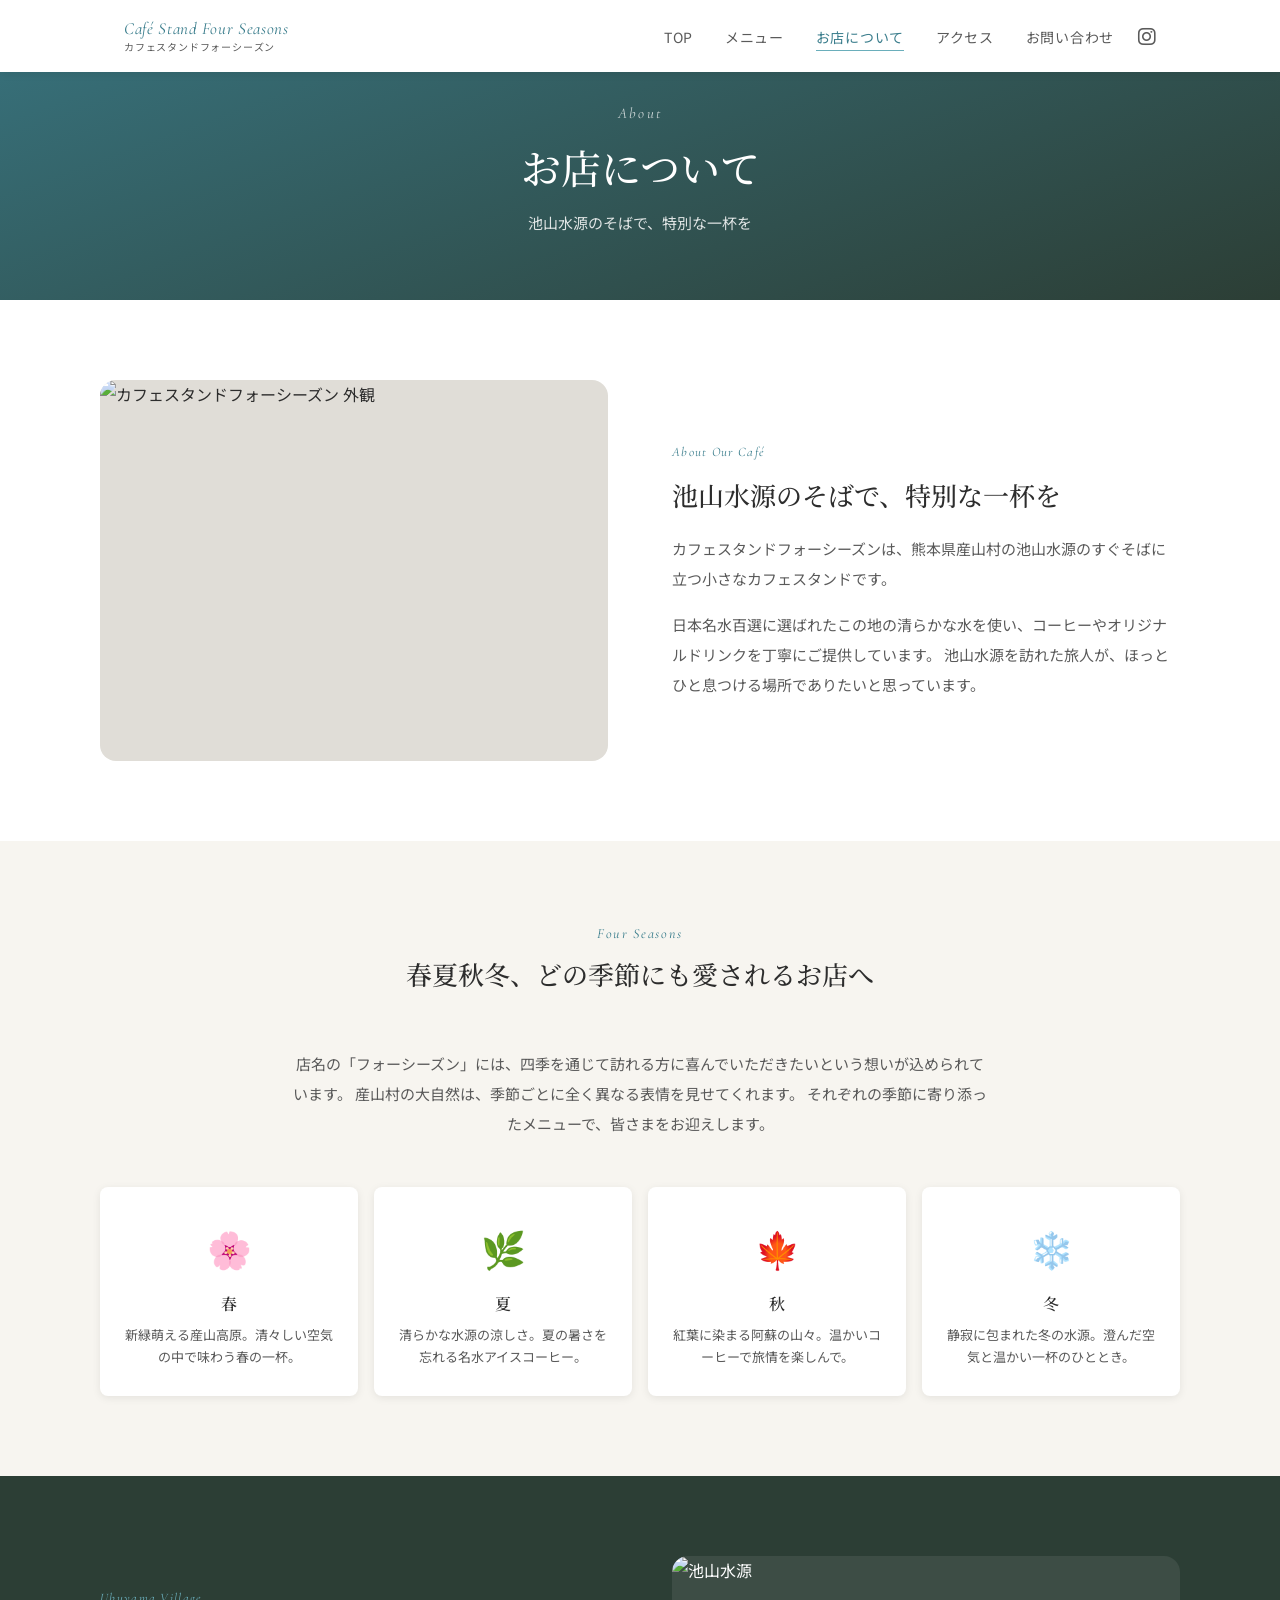
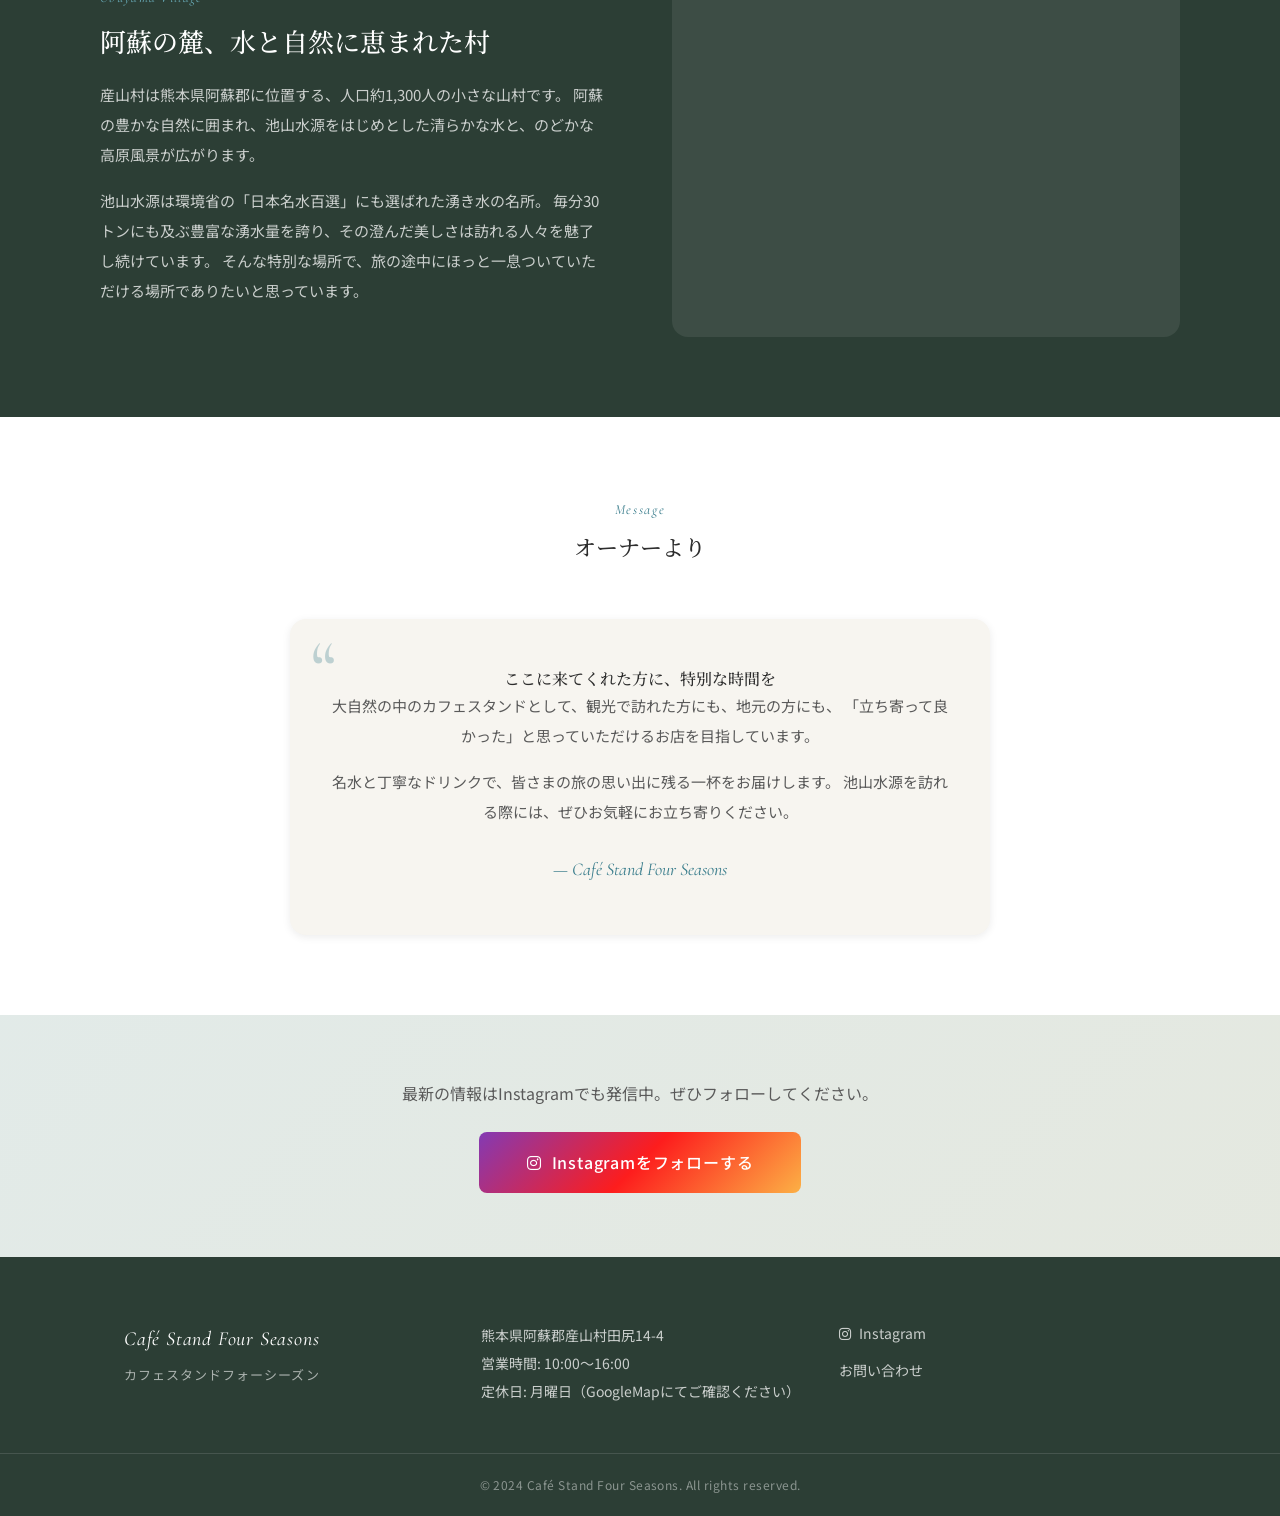
==== about.html @ cccd1072 "initial commit カフェスタンドフォーシーズン Webサイト全5ページ（静的HTML/CSS/JS）の初回コミット。" ====
<!DOCTYPE html>
<html lang="ja">
<head>
  <meta charset="UTF-8">
  <meta name="viewport" content="width=device-width, initial-scale=1.0">
  <meta name="description" content="カフェスタンドフォーシーズンについて。熊本県産山村・池山水源のそばに立つ小さなカフェスタンドの想いやこだわり、産山村という場所についてご紹介します。">
  <meta property="og:title" content="お店について｜カフェスタンドフォーシーズン">
  <meta property="og:description" content="池山水源のそばで、特別な一杯を。四季を通じて愛されるカフェスタンドの想いをご紹介します。">
  <meta property="og:type" content="website">
  <meta property="og:url" content="http://ikeyamaspring.jp/about.html">
  <meta property="og:image" content="http://ikeyamaspring.jp/images/hero/hero-main.jpg">
  <title>お店について｜カフェスタンドフォーシーズン【産山村・池山水源】</title>

  <!-- Google Fonts -->
  <link rel="preconnect" href="https://fonts.googleapis.com">
  <link rel="preconnect" href="https://fonts.gstatic.com" crossorigin>
  <link href="https://fonts.googleapis.com/css2?family=Cormorant+Garamond:ital,wght@0,400;0,500;1,400;1,500&family=Noto+Sans+JP:wght@400;500;700&family=Noto+Serif+JP:wght@400;500;700&display=swap" rel="stylesheet">

  <!-- Font Awesome -->
  <link rel="stylesheet" href="https://cdnjs.cloudflare.com/ajax/libs/font-awesome/6.5.0/css/all.min.css">

  <!-- CSS -->
  <link rel="stylesheet" href="css/reset.css">
  <link rel="stylesheet" href="css/style.css">
  <link rel="stylesheet" href="css/pages/about.css">
</head>
<body class="page-about">

  <!-- ヘッダー -->
  <header class="site-header" id="siteHeader">
    <div class="header-inner">
      <a href="index.html" class="site-logo">
        <span class="logo-en">Café Stand Four Seasons</span>
        <span class="logo-ja">カフェスタンドフォーシーズン</span>
      </a>
      <nav class="global-nav" id="globalNav">
        <ul>
          <li><a href="index.html">TOP</a></li>
          <li><a href="menu.html">メニュー</a></li>
          <li><a href="about.html">お店について</a></li>
          <li><a href="access.html">アクセス</a></li>
          <li><a href="contact.html">お問い合わせ</a></li>
        </ul>
      </nav>
      <a href="https://www.instagram.com/cafestandfourseason/" target="_blank" rel="noopener" class="header-instagram" aria-label="Instagram">
        <i class="fab fa-instagram"></i>
      </a>
      <button class="hamburger" id="hamburger" aria-label="メニューを開く" aria-expanded="false">
        <span></span><span></span><span></span>
      </button>
    </div>
  </header>

  <main>

    <!-- ページヘッダー -->
    <div class="page-header">
      <div class="page-header-inner">
        <span class="en-label">About</span>
        <h1>お店について</h1>
        <p>池山水源のそばで、特別な一杯を</p>
      </div>
    </div>

    <!-- ============================================================
      セクション1: お店の紹介
      ============================================================ -->
    <section class="about-intro">
      <div class="about-intro-inner">
        <div class="about-intro-image fade-in">
          <img src="images/gallery/exterior.jpg" alt="カフェスタンドフォーシーズン 外観" loading="lazy">
        </div>
        <div class="about-intro-text fade-in">
          <span class="en-label">About Our Café</span>
          <h2>池山水源のそばで、特別な一杯を</h2>
          <p>
            カフェスタンドフォーシーズンは、熊本県産山村の池山水源のすぐそばに立つ小さなカフェスタンドです。
          </p>
          <p style="margin-top:16px;">
            日本名水百選に選ばれたこの地の清らかな水を使い、コーヒーやオリジナルドリンクを丁寧にご提供しています。
            池山水源を訪れた旅人が、ほっとひと息つける場所でありたいと思っています。
          </p>
        </div>
      </div>
    </section>

    <!-- ============================================================
      セクション2: 4つの季節とともに
      ============================================================ -->
    <section class="about-seasons">
      <div class="about-seasons-inner">
        <div class="section-heading fade-in">
          <span class="en-label">Four Seasons</span>
          <h2>春夏秋冬、どの季節にも愛されるお店へ</h2>
        </div>
        <p class="fade-in">
          店名の「フォーシーズン」には、四季を通じて訪れる方に喜んでいただきたいという想いが込められています。
          産山村の大自然は、季節ごとに全く異なる表情を見せてくれます。
          それぞれの季節に寄り添ったメニューで、皆さまをお迎えします。
        </p>
        <div class="seasons-grid">
          <div class="season-card fade-in" data-delay="0">
            <span class="season-icon">🌸</span>
            <h3>春</h3>
            <p>新緑萌える産山高原。清々しい空気の中で味わう春の一杯。</p>
          </div>
          <div class="season-card fade-in" data-delay="100">
            <span class="season-icon">🌿</span>
            <h3>夏</h3>
            <p>清らかな水源の涼しさ。夏の暑さを忘れる名水アイスコーヒー。</p>
          </div>
          <div class="season-card fade-in" data-delay="200">
            <span class="season-icon">🍁</span>
            <h3>秋</h3>
            <p>紅葉に染まる阿蘇の山々。温かいコーヒーで旅情を楽しんで。</p>
          </div>
          <div class="season-card fade-in" data-delay="300">
            <span class="season-icon">❄️</span>
            <h3>冬</h3>
            <p>静寂に包まれた冬の水源。澄んだ空気と温かい一杯のひととき。</p>
          </div>
        </div>
      </div>
    </section>

    <!-- ============================================================
      セクション3: 産山村という場所について
      ============================================================ -->
    <section class="about-village">
      <div class="about-village-inner">
        <div class="about-village-text fade-in">
          <span class="en-label">Ubuyama Village</span>
          <h2>阿蘇の麓、水と自然に恵まれた村</h2>
          <p>
            産山村は熊本県阿蘇郡に位置する、人口約1,300人の小さな山村です。
            阿蘇の豊かな自然に囲まれ、池山水源をはじめとした清らかな水と、のどかな高原風景が広がります。
          </p>
          <p style="margin-top:16px;">
            池山水源は環境省の「日本名水百選」にも選ばれた湧き水の名所。
            毎分30トンにも及ぶ豊富な湧水量を誇り、その澄んだ美しさは訪れる人々を魅了し続けています。
            そんな特別な場所で、旅の途中にほっと一息ついていただける場所でありたいと思っています。
          </p>
        </div>
        <div class="about-village-image fade-in">
          <img src="images/gallery/water-source.jpg" alt="池山水源" loading="lazy">
        </div>
      </div>
    </section>

    <!-- ============================================================
      セクション4: 店主メッセージ
      ============================================================ -->
    <section class="about-message">
      <div class="about-message-inner">
        <div class="section-heading fade-in">
          <span class="en-label">Message</span>
          <h2>オーナーより</h2>
        </div>
        <blockquote class="fade-in">
          <h3>ここに来てくれた方に、特別な時間を</h3>
          <p>
            大自然の中のカフェスタンドとして、観光で訪れた方にも、地元の方にも、
            「立ち寄って良かった」と思っていただけるお店を目指しています。
          </p>
          <p style="margin-top:16px;">
            名水と丁寧なドリンクで、皆さまの旅の思い出に残る一杯をお届けします。
            池山水源を訪れる際には、ぜひお気軽にお立ち寄りください。
          </p>
          <p style="margin-top:24px;font-family:'Cormorant Garamond',serif;font-style:italic;font-size:18px;color:var(--color-primary);">
            — Café Stand Four Seasons
          </p>
        </blockquote>
      </div>
    </section>

    <!-- Instagram誘導 -->
    <section style="padding:64px var(--container-padding);text-align:center;background:linear-gradient(135deg,rgba(106,174,187,0.15),rgba(94,140,106,0.12));">
      <div class="container">
        <p style="font-size:16px;color:var(--color-text-mid);margin-bottom:24px;">
          最新の情報はInstagramでも発信中。ぜひフォローしてください。
        </p>
        <a href="https://www.instagram.com/cafestandfourseason/" target="_blank" rel="noopener" class="btn btn-instagram">
          <i class="fab fa-instagram"></i> Instagramをフォローする
        </a>
      </div>
    </section>

  </main>

  <!-- フッター -->
  <footer class="site-footer">
    <div class="footer-inner">
      <div class="footer-logo">
        <p class="footer-name-en">Café Stand Four Seasons</p>
        <p class="footer-name-ja">カフェスタンドフォーシーズン</p>
      </div>
      <div class="footer-info">
        <p>熊本県阿蘇郡産山村田尻14-4</p>
        <p>営業時間: 10:00〜16:00</p>
        <p>定休日: 月曜日（GoogleMapにてご確認ください）</p>
      </div>
      <div class="footer-links">
        <a href="https://www.instagram.com/cafestandfourseason/" target="_blank" rel="noopener">
          <i class="fab fa-instagram"></i> Instagram
        </a>
        <a href="contact.html">お問い合わせ</a>
      </div>
    </div>
    <div class="footer-copyright">
      <p>© 2024 Café Stand Four Seasons. All rights reserved.</p>
    </div>
  </footer>

  <script src="js/main.js"></script>
</body>
</html>
---- css/style.css ----
/*
 * style.css — 全ページ共通スタイル
 * カフェスタンドフォーシーズン
 */

/* ============================================================
   CSS カスタムプロパティ（デザイントークン）
   ============================================================ */
:root {
  /* メインカラー */
  --color-primary:       #3A7D8C;   /* 名水ブルー（やや深め） */
  --color-primary-light: #6AAEBB;   /* 水面の明るさ */
  --color-secondary:     #5E8C6A;   /* 深い森グリーン */
  --color-accent:        #B8895A;   /* 木・土のブラウン */

  /* 背景・ベース */
  --color-bg:            #F7F5F0;   /* 温かみのあるオフホワイト */
  --color-bg-light:      #FFFFFF;
  --color-bg-dark:       #2C3E35;   /* 深い森色（フッター等） */

  /* テキスト */
  --color-text:          #2D2D2D;
  --color-text-mid:      #5A5A5A;
  --color-text-light:    #9A9A9A;
  --color-white:         #FFFFFF;

  /* ラベル */
  --color-label-popular:   #C0392B;  /* 人気ラベル */
  --color-label-recommend: #2980B9;  /* おすすめラベル */
  --color-label-season:    #27AE60;  /* 季節限定ラベル */
  --color-label-new:       #8E44AD;  /* NEWラベル */
  --color-label-coming:    #7F8C8D;  /* 準備中ラベル */

  /* ボーダー半径 */
  --border-radius-sm:    4px;
  --border-radius-md:    8px;
  --border-radius-lg:    16px;

  /* シャドウ */
  --shadow-sm:           0 2px 8px rgba(0,0,0,0.08);
  --shadow-md:           0 4px 20px rgba(0,0,0,0.12);
  --shadow-lg:           0 8px 40px rgba(0,0,0,0.16);

  /* スペーシング */
  --section-padding:     80px;
  --section-padding-sp:  56px;
  --container-max:       1080px;
  --container-padding:   24px;

  /* トランジション */
  --transition-base:     0.3s ease;
}

/* ============================================================
   ベーススタイル
   ============================================================ */
html {
  scroll-behavior: smooth;
}

body {
  font-family: 'Noto Sans JP', sans-serif;
  font-size: 16px;
  line-height: 1.8;
  color: var(--color-text);
  background-color: var(--color-bg);
}

h1, h2, h3, h4, h5, h6 {
  font-family: 'Noto Serif JP', serif;
  font-weight: 500;
  line-height: 1.5;
}

/* 英字装飾フォント */
.en-accent {
  font-family: 'Cormorant Garamond', serif;
  font-style: italic;
}

/* コンテナ */
.container {
  max-width: var(--container-max);
  margin: 0 auto;
  padding: 0 var(--container-padding);
}

/* ============================================================
   共通セクション見出し
   ============================================================ */
.section-heading {
  text-align: center;
  margin-bottom: 56px;
}

.section-heading .en-label {
  display: block;
  font-family: 'Cormorant Garamond', serif;
  font-style: italic;
  font-size: 14px;
  letter-spacing: 0.12em;
  color: var(--color-primary);
  margin-bottom: 8px;
}

.section-heading h2 {
  font-size: clamp(22px, 3vw, 30px);
  color: var(--color-text);
}

.section-heading p {
  margin-top: 12px;
  color: var(--color-text-mid);
  font-size: 15px;
}

/* ============================================================
   共通ボタン
   ============================================================ */
.btn {
  display: inline-block;
  padding: 14px 36px;
  border-radius: var(--border-radius-md);
  font-size: 15px;
  font-weight: 500;
  letter-spacing: 0.05em;
  transition: all var(--transition-base);
  cursor: pointer;
  text-align: center;
}

.btn-primary {
  background-color: var(--color-primary);
  color: var(--color-white);
}

.btn-primary:hover {
  background-color: #2f6874;
  transform: translateY(-2px);
  box-shadow: var(--shadow-md);
}

.btn-outline {
  border: 2px solid var(--color-primary);
  color: var(--color-primary);
  background-color: transparent;
}

.btn-outline:hover {
  background-color: var(--color-primary);
  color: var(--color-white);
  transform: translateY(-2px);
}

.btn-white {
  background-color: var(--color-white);
  color: var(--color-primary);
}

.btn-white:hover {
  background-color: var(--color-bg);
  transform: translateY(-2px);
  box-shadow: var(--shadow-md);
}

.btn-instagram {
  background: linear-gradient(135deg, #833ab4, #fd1d1d, #fcb045);
  color: var(--color-white);
  display: inline-flex;
  align-items: center;
  gap: 10px;
  font-size: 16px;
  padding: 16px 48px;
}

.btn-instagram:hover {
  opacity: 0.9;
  transform: translateY(-2px);
  box-shadow: var(--shadow-md);
}

/* ============================================================
   スクロールアニメーション
   ============================================================ */
.fade-in {
  opacity: 0;
  transform: translateY(24px);
  transition: opacity 0.7s ease, transform 0.7s ease;
}

.fade-in.is-visible {
  opacity: 1;
  transform: translateY(0);
}

/* ============================================================
   ページヘッダー（下層ページ共通）
   ============================================================ */
.page-header {
  position: relative;
  padding: 100px var(--container-padding) 64px;
  text-align: center;
  background-color: var(--color-bg-dark);
  color: var(--color-white);
  overflow: hidden;
}

.page-header::before {
  content: '';
  position: absolute;
  inset: 0;
  background: linear-gradient(160deg, var(--color-primary) 0%, var(--color-bg-dark) 100%);
  opacity: 0.85;
}

.page-header-inner {
  position: relative;
  z-index: 1;
}

.page-header .en-label {
  font-family: 'Cormorant Garamond', serif;
  font-style: italic;
  font-size: 15px;
  letter-spacing: 0.15em;
  opacity: 0.75;
  display: block;
  margin-bottom: 10px;
}

.page-header h1 {
  font-size: clamp(26px, 4vw, 40px);
  font-family: 'Noto Serif JP', serif;
}

.page-header p {
  margin-top: 12px;
  font-size: 15px;
  opacity: 0.85;
}

/* ============================================================
   ヘッダー
   ============================================================ */
.site-header {
  position: fixed;
  top: 0;
  left: 0;
  right: 0;
  z-index: 1000;
  transition: background-color var(--transition-base), box-shadow var(--transition-base);
  padding: 0;
}

/* 透明ヘッダー（TOPページのhero上） */
.site-header.is-top {
  background-color: transparent;
}

/* スクロール後 or 下層ページ */
.site-header.is-scrolled,
.site-header.is-solid {
  background-color: var(--color-bg-light);
  box-shadow: var(--shadow-sm);
}

.header-inner {
  max-width: var(--container-max);
  margin: 0 auto;
  padding: 0 var(--container-padding);
  display: flex;
  align-items: center;
  height: 72px;
  gap: 24px;
}

/* ロゴ */
.site-logo {
  flex-shrink: 0;
  display: flex;
  flex-direction: column;
  gap: 2px;
}

.logo-en {
  font-family: 'Cormorant Garamond', serif;
  font-style: italic;
  font-size: 17px;
  letter-spacing: 0.04em;
  color: var(--color-white);
  line-height: 1.2;
  transition: color var(--transition-base);
}

.logo-ja {
  font-size: 10px;
  letter-spacing: 0.08em;
  color: rgba(255,255,255,0.75);
  line-height: 1.2;
  transition: color var(--transition-base);
}

/* スクロール後のロゴ色 */
.site-header.is-scrolled .logo-en,
.site-header.is-solid .logo-en {
  color: var(--color-primary);
}

.site-header.is-scrolled .logo-ja,
.site-header.is-solid .logo-ja {
  color: var(--color-text-mid);
}

/* グローバルナビ */
.global-nav {
  flex: 1;
  display: flex;
  justify-content: flex-end;
}

.global-nav ul {
  display: flex;
  gap: 32px;
  align-items: center;
}

.global-nav a {
  font-size: 14px;
  letter-spacing: 0.05em;
  color: rgba(255,255,255,0.9);
  transition: color var(--transition-base);
  position: relative;
  padding-bottom: 4px;
}

.global-nav a::after {
  content: '';
  position: absolute;
  bottom: 0;
  left: 0;
  right: 100%;
  height: 1px;
  background-color: var(--color-primary-light);
  transition: right var(--transition-base);
}

.global-nav a:hover::after,
.global-nav a.is-current::after {
  right: 0;
}

.global-nav a.is-current {
  color: var(--color-primary-light);
}

/* スクロール後のナビ色 */
.site-header.is-scrolled .global-nav a,
.site-header.is-solid .global-nav a {
  color: var(--color-text-mid);
}

.site-header.is-scrolled .global-nav a.is-current,
.site-header.is-solid .global-nav a.is-current {
  color: var(--color-primary);
}

/* Instagramアイコン（ヘッダー） */
.header-instagram {
  font-size: 20px;
  color: rgba(255,255,255,0.85);
  transition: color var(--transition-base), transform var(--transition-base);
  flex-shrink: 0;
}

.header-instagram:hover {
  color: var(--color-white);
  transform: scale(1.15);
}

.site-header.is-scrolled .header-instagram,
.site-header.is-solid .header-instagram {
  color: var(--color-text-mid);
}

.site-header.is-scrolled .header-instagram:hover,
.site-header.is-solid .header-instagram:hover {
  color: var(--color-primary);
}

/* ハンバーガーボタン（スマホのみ表示） */
.hamburger {
  display: none;
  flex-direction: column;
  justify-content: center;
  gap: 5px;
  width: 44px;
  height: 44px;
  flex-shrink: 0;
  background: none;
  border: none;
  cursor: pointer;
  padding: 8px;
}

.hamburger span {
  display: block;
  height: 2px;
  background-color: var(--color-white);
  border-radius: 2px;
  transition: transform var(--transition-base), opacity var(--transition-base);
}

.site-header.is-scrolled .hamburger span,
.site-header.is-solid .hamburger span {
  background-color: var(--color-text);
}

/* ハンバーガーアクティブ状態 */
.hamburger.is-active span:nth-child(1) {
  transform: translateY(7px) rotate(45deg);
}

.hamburger.is-active span:nth-child(2) {
  opacity: 0;
}

.hamburger.is-active span:nth-child(3) {
  transform: translateY(-7px) rotate(-45deg);
}

/* ============================================================
   フッター
   ============================================================ */
.site-footer {
  background-color: var(--color-bg-dark);
  color: var(--color-white);
  padding: 64px 0 0;
}

.footer-inner {
  max-width: var(--container-max);
  margin: 0 auto;
  padding: 0 var(--container-padding);
  display: grid;
  grid-template-columns: 1fr 1fr 1fr;
  gap: 40px;
  padding-bottom: 48px;
}

.footer-logo .footer-name-en {
  font-family: 'Cormorant Garamond', serif;
  font-style: italic;
  font-size: 20px;
  letter-spacing: 0.04em;
  margin-bottom: 6px;
}

.footer-logo .footer-name-ja {
  font-size: 13px;
  color: rgba(255,255,255,0.6);
  letter-spacing: 0.08em;
}

.footer-info p {
  font-size: 14px;
  color: rgba(255,255,255,0.75);
  line-height: 2;
}

.footer-links {
  display: flex;
  flex-direction: column;
  gap: 12px;
}

.footer-links a {
  display: inline-flex;
  align-items: center;
  gap: 8px;
  font-size: 14px;
  color: rgba(255,255,255,0.75);
  transition: color var(--transition-base);
}

.footer-links a:hover {
  color: var(--color-primary-light);
}

.footer-copyright {
  border-top: 1px solid rgba(255,255,255,0.12);
  padding: 20px var(--container-padding);
  text-align: center;
}

.footer-copyright p {
  font-size: 12px;
  color: rgba(255,255,255,0.45);
  letter-spacing: 0.04em;
}

/* ============================================================
   レスポンシブ：タブレット以下
   ============================================================ */
@media (max-width: 768px) {
  :root {
    --section-padding: var(--section-padding-sp);
  }

  /* ヘッダー */
  .global-nav {
    position: fixed;
    top: 0;
    left: 0;
    right: 0;
    bottom: 0;
    background-color: var(--color-bg-dark);
    display: flex;
    align-items: center;
    justify-content: center;
    opacity: 0;
    visibility: hidden;
    transition: opacity var(--transition-base), visibility var(--transition-base);
  }

  .global-nav.is-open {
    opacity: 1;
    visibility: visible;
  }

  .global-nav ul {
    flex-direction: column;
    gap: 32px;
    text-align: center;
  }

  .global-nav a {
    font-size: 18px;
    color: var(--color-white);
  }

  .hamburger {
    display: flex;
    z-index: 10;
  }

  /* ハンバーガーはis-openの上に表示 */
  .site-header {
    background-color: var(--color-bg-dark);
  }

  /* フッター */
  .footer-inner {
    grid-template-columns: 1fr;
    gap: 32px;
  }
}

/* ============================================================
   ユーティリティ
   ============================================================ */

/* テキスト */
.text-center { text-align: center; }
.text-left   { text-align: left; }
.text-right  { text-align: right; }

/* 表示制御 */
.sr-only {
  position: absolute;
  width: 1px;
  height: 1px;
  padding: 0;
  margin: -1px;
  overflow: hidden;
  clip: rect(0,0,0,0);
  white-space: nowrap;
  border-width: 0;
}
---- css/pages/about.css ----
/*
 * about.css — お店についてページ専用スタイル
 * カフェスタンドフォーシーズン
 */

/* ============================================================
   お店紹介セクション
   ============================================================ */
.about-intro {
  padding: var(--section-padding) var(--container-padding);
  background-color: var(--color-bg-light);
}

.about-intro-inner {
  max-width: var(--container-max);
  margin: 0 auto;
  display: grid;
  grid-template-columns: 1fr 1fr;
  gap: 64px;
  align-items: center;
}

.about-intro-image {
  aspect-ratio: 4 / 3;
  border-radius: var(--border-radius-lg);
  overflow: hidden;
  background-color: #e0ddd7;
}

.about-intro-image img {
  width: 100%;
  height: 100%;
  object-fit: cover;
}

.about-intro-text .en-label {
  font-family: 'Cormorant Garamond', serif;
  font-style: italic;
  font-size: 13px;
  color: var(--color-primary);
  letter-spacing: 0.1em;
  display: block;
  margin-bottom: 10px;
}

.about-intro-text h2 {
  font-size: clamp(20px, 2.5vw, 26px);
  margin-bottom: 20px;
  color: var(--color-text);
}

.about-intro-text p {
  font-size: 15px;
  color: var(--color-text-mid);
  line-height: 2;
}

/* ============================================================
   四季セクション
   ============================================================ */
.about-seasons {
  padding: var(--section-padding) var(--container-padding);
  background-color: var(--color-bg);
  text-align: center;
}

.about-seasons-inner {
  max-width: var(--container-max);
  margin: 0 auto;
}

.about-seasons h2 {
  font-size: clamp(20px, 2.5vw, 26px);
  margin-bottom: 20px;
  color: var(--color-text);
}

.about-seasons p {
  font-size: 15px;
  color: var(--color-text-mid);
  line-height: 2;
  max-width: 700px;
  margin: 0 auto 48px;
}

/* 四季カード */
.seasons-grid {
  display: grid;
  grid-template-columns: repeat(4, 1fr);
  gap: 16px;
}

.season-card {
  padding: 28px 20px;
  border-radius: var(--border-radius-md);
  background-color: var(--color-bg-light);
  box-shadow: var(--shadow-sm);
  text-align: center;
}

.season-icon {
  font-size: 36px;
  margin-bottom: 12px;
  display: block;
}

.season-card h3 {
  font-size: 16px;
  color: var(--color-text);
  margin-bottom: 8px;
}

.season-card p {
  font-size: 13px;
  color: var(--color-text-mid);
  line-height: 1.7;
  margin: 0;
}

/* ============================================================
   産山村紹介セクション
   ============================================================ */
.about-village {
  padding: var(--section-padding) var(--container-padding);
  background-color: var(--color-bg-dark);
  color: var(--color-white);
}

.about-village-inner {
  max-width: var(--container-max);
  margin: 0 auto;
  display: grid;
  grid-template-columns: 1fr 1fr;
  gap: 64px;
  align-items: center;
}

.about-village-text .en-label {
  font-family: 'Cormorant Garamond', serif;
  font-style: italic;
  font-size: 13px;
  color: var(--color-primary-light);
  letter-spacing: 0.1em;
  display: block;
  margin-bottom: 10px;
}

.about-village-text h2 {
  font-size: clamp(20px, 2.5vw, 26px);
  margin-bottom: 20px;
  color: var(--color-white);
}

.about-village-text p {
  font-size: 15px;
  color: rgba(255,255,255,0.75);
  line-height: 2;
}

.about-village-image {
  aspect-ratio: 4 / 3;
  border-radius: var(--border-radius-lg);
  overflow: hidden;
  background-color: rgba(255,255,255,0.08);
}

.about-village-image img {
  width: 100%;
  height: 100%;
  object-fit: cover;
}

/* ============================================================
   店主メッセージセクション
   ============================================================ */
.about-message {
  padding: var(--section-padding) var(--container-padding);
  background-color: var(--color-bg-light);
  text-align: center;
}

.about-message-inner {
  max-width: 700px;
  margin: 0 auto;
}

.about-message blockquote {
  position: relative;
  padding: 48px 40px;
  background-color: var(--color-bg);
  border-radius: var(--border-radius-lg);
  box-shadow: var(--shadow-sm);
}

.about-message blockquote::before {
  content: '\201C';
  font-family: 'Cormorant Garamond', serif;
  font-size: 80px;
  color: var(--color-primary);
  opacity: 0.3;
  position: absolute;
  top: 10px;
  left: 20px;
  line-height: 1;
}

.about-message h2 {
  font-size: clamp(18px, 2.5vw, 22px);
  margin-bottom: 20px;
  color: var(--color-text);
}

.about-message p {
  font-size: 15px;
  color: var(--color-text-mid);
  line-height: 2;
}

/* ============================================================
   レスポンシブ
   ============================================================ */
@media (max-width: 768px) {
  .about-intro-inner,
  .about-village-inner {
    grid-template-columns: 1fr;
    gap: 32px;
  }

  .seasons-grid {
    grid-template-columns: repeat(2, 1fr);
  }

  .about-message blockquote {
    padding: 40px 24px 32px;
  }
}

@media (max-width: 480px) {
  .seasons-grid {
    grid-template-columns: repeat(2, 1fr);
  }
}
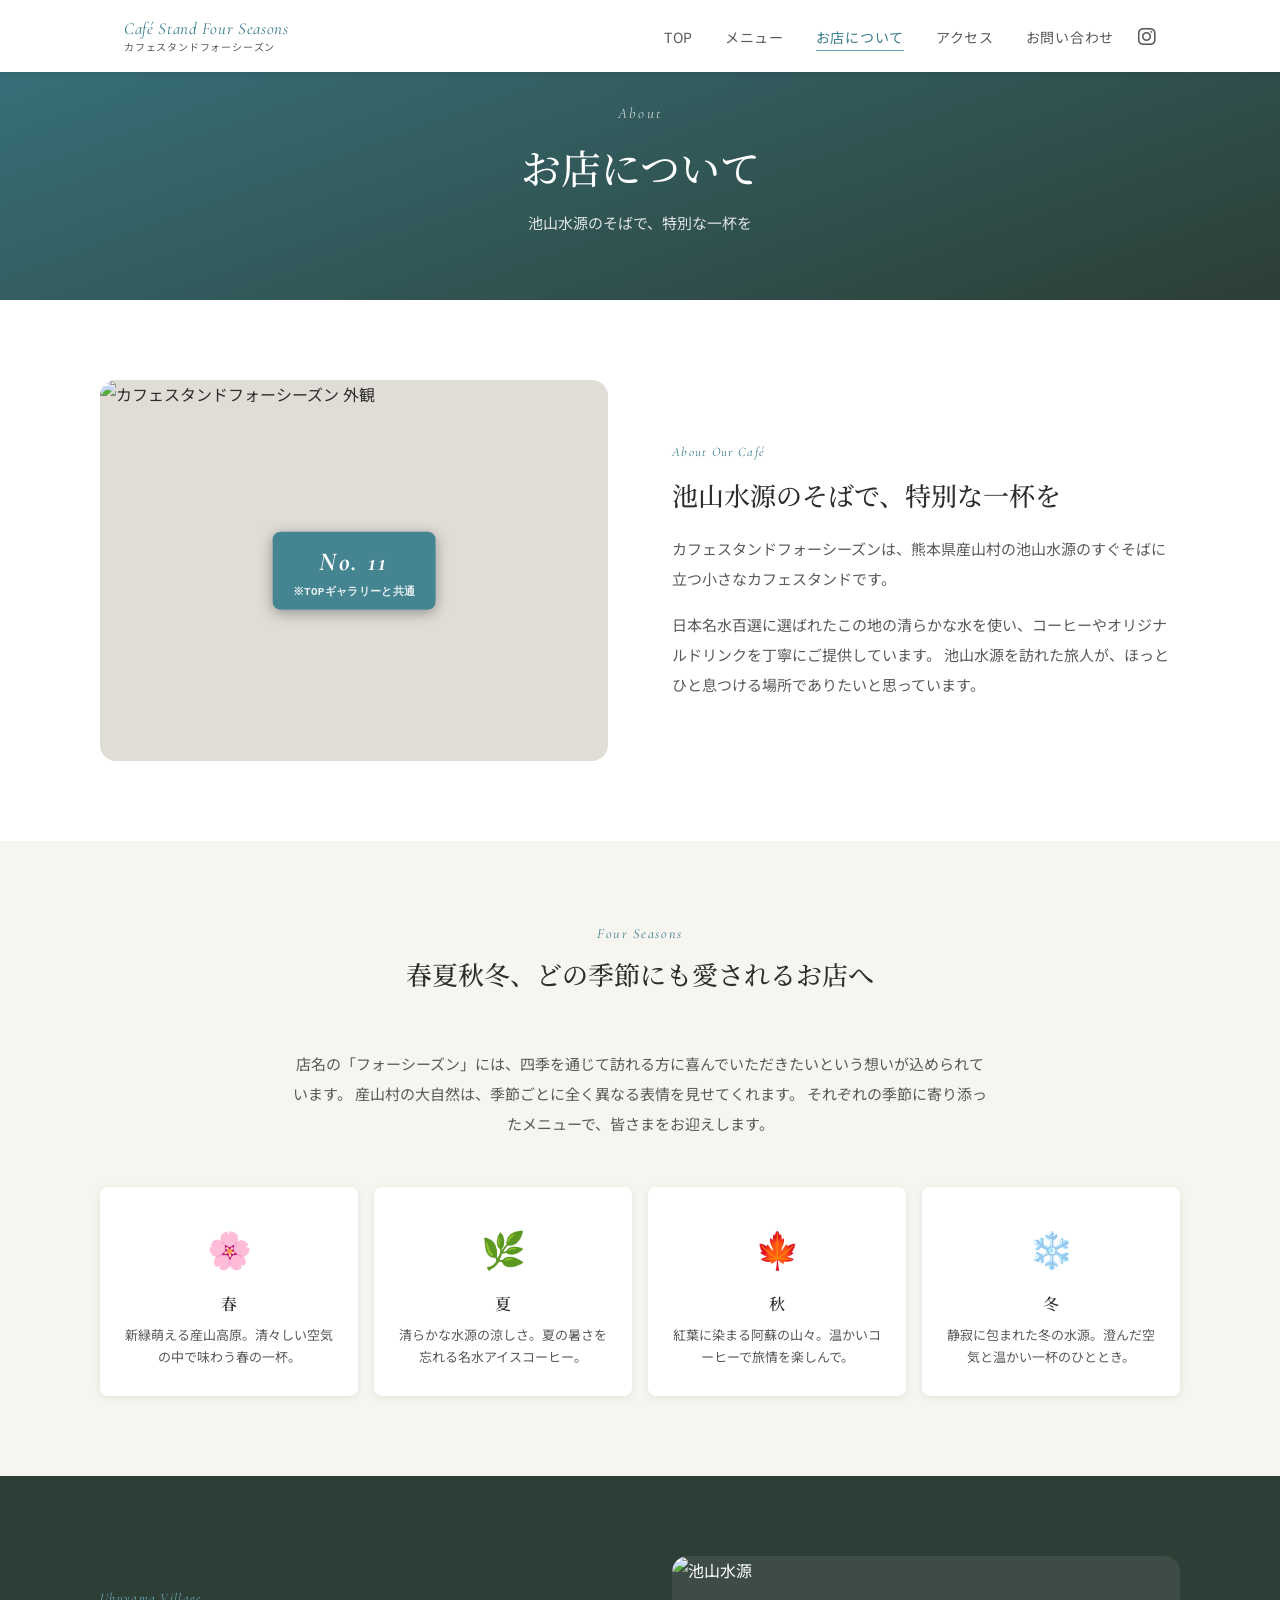
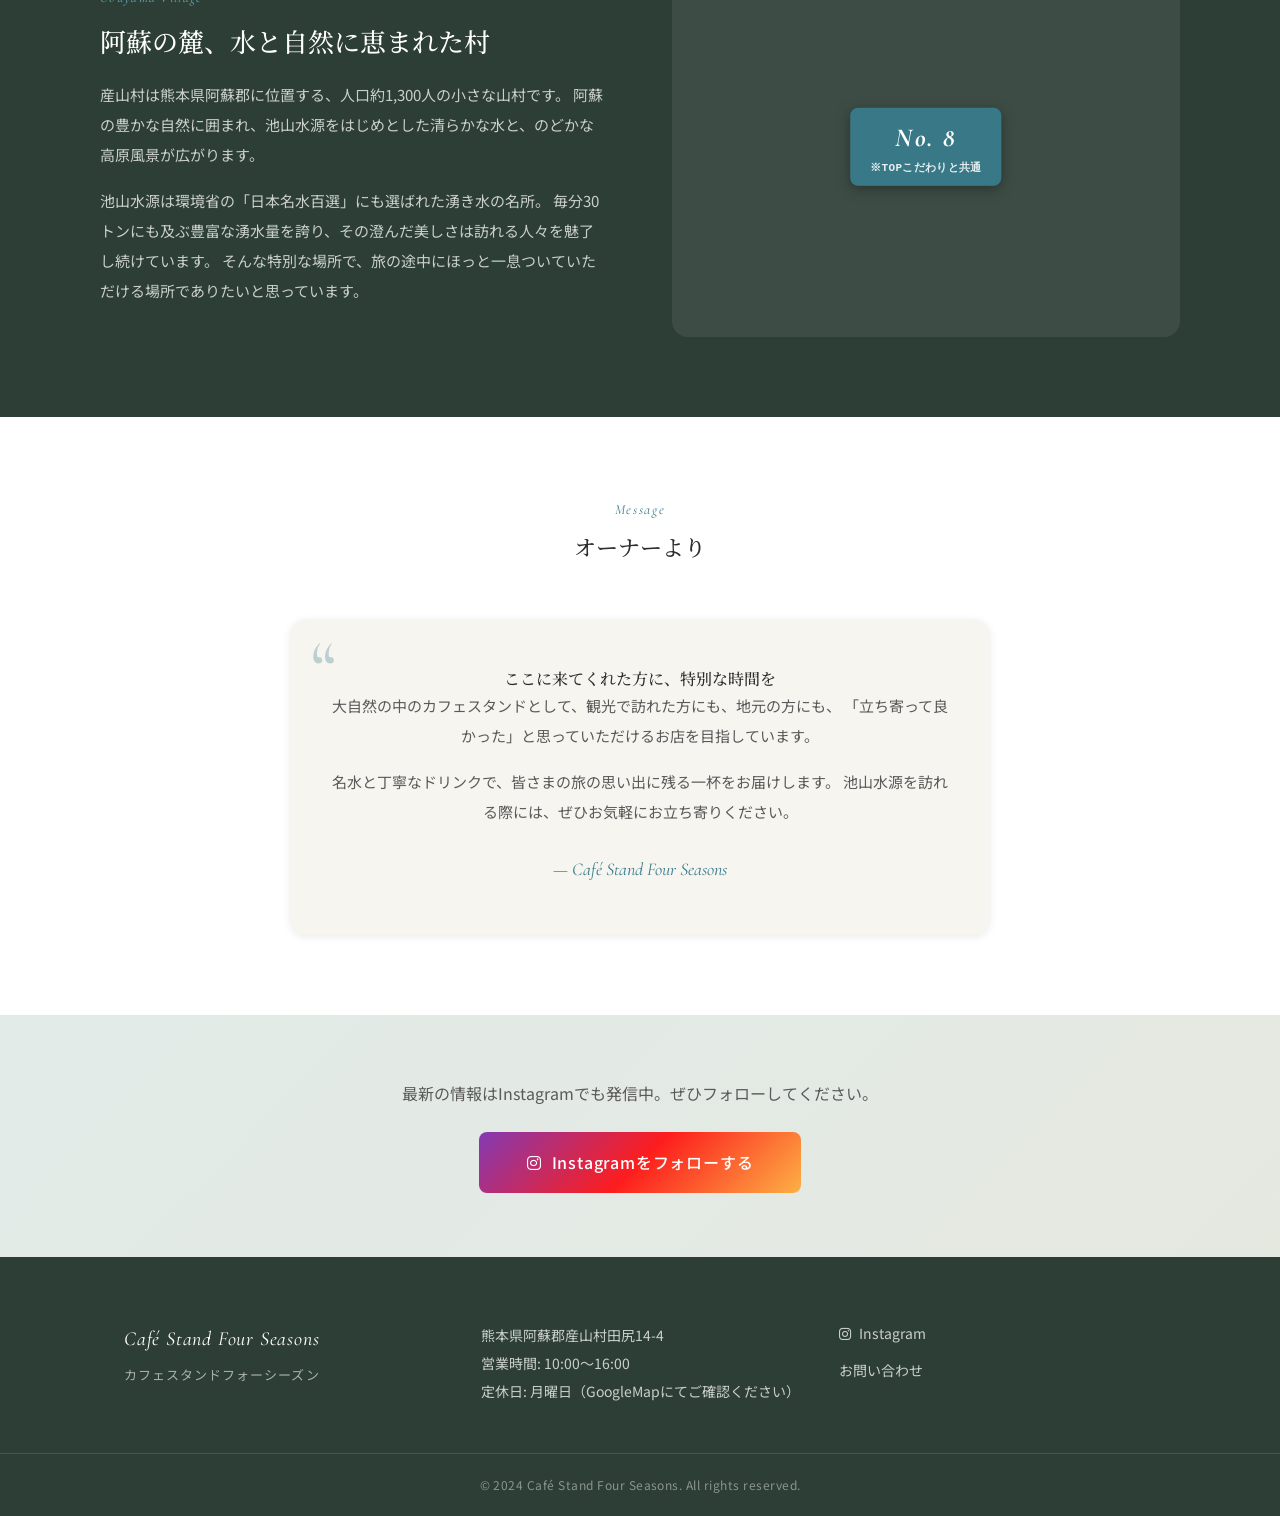
==== commit 0ee1ef3b: "add: 画像番号ガイドバッジを全ページに追加" ====
--- a/about.html
+++ b/about.html
@@ -23,6 +23,7 @@
   <link rel="stylesheet" href="css/reset.css">
   <link rel="stylesheet" href="css/style.css">
   <link rel="stylesheet" href="css/pages/about.css">
+  <link rel="stylesheet" href="css/imgguide.css"><!-- 画像指定完了後に削除 -->
 </head>
 <body class="page-about">
 
@@ -68,6 +69,7 @@
     <section class="about-intro">
       <div class="about-intro-inner">
         <div class="about-intro-image fade-in">
+          <div class="img-badge">No. 11<small>※TOPギャラリーと共通</small></div>
           <img src="images/gallery/exterior.jpg" alt="カフェスタンドフォーシーズン 外観" loading="lazy">
         </div>
         <div class="about-intro-text fade-in">
@@ -142,6 +144,7 @@
           </p>
         </div>
         <div class="about-village-image fade-in">
+          <div class="img-badge">No. 8<small>※TOPこだわりと共通</small></div>
           <img src="images/gallery/water-source.jpg" alt="池山水源" loading="lazy">
         </div>
       </div>
--- a/css/imgguide.css
+++ b/css/imgguide.css
@@ -0,0 +1,70 @@
+/*
+ * imgguide.css — 画像番号ガイドオーバーレイ
+ *
+ * 【使い方】
+ *   ブラウザで各ページを開くと番号バッジが表示されます。
+ *   番号に対応する画像ファイル名を指定してください。
+ *
+ * 【削除するとき】
+ *   画像の指定が完了したら、各HTMLの以下の行を削除してください：
+ *   <link rel="stylesheet" href="css/imgguide.css">
+ */
+
+/* ============================================================
+   バッジ共通スタイル
+   ============================================================ */
+.img-badge {
+  position: absolute;
+  top: 50%;
+  left: 50%;
+  transform: translate(-50%, -50%);
+  background: rgba(58, 125, 140, 0.93);
+  color: #fff;
+  font-family: 'Cormorant Garamond', serif;
+  font-style: italic;
+  font-size: 26px;
+  font-weight: bold;
+  letter-spacing: 0.1em;
+  padding: 10px 20px;
+  border-radius: 8px;
+  z-index: 200;
+  pointer-events: none;
+  white-space: nowrap;
+  box-shadow: 0 3px 14px rgba(0, 0, 0, 0.35);
+  text-align: center;
+  line-height: 1.5;
+}
+
+/* ファイルパス表示 */
+.img-badge small {
+  display: block;
+  font-size: 11px;
+  font-style: normal;
+  opacity: 0.88;
+  font-family: monospace;
+  letter-spacing: 0.03em;
+  margin-top: 3px;
+}
+
+/* ============================================================
+   コンテナの position 補正
+   ============================================================ */
+.menu-card-image,
+.commitment-image,
+.gallery-item,
+.about-intro-image,
+.about-village-image,
+.menu-list-image {
+  position: relative;
+}
+
+/* ============================================================
+   ヒーロー背景（No.1）専用
+   ============================================================ */
+.hero-badge {
+  top: 160px;       /* ヘッダーの下 */
+  transform: translateX(-50%);
+  font-size: 30px;
+  padding: 14px 28px;
+  z-index: 10;
+}
